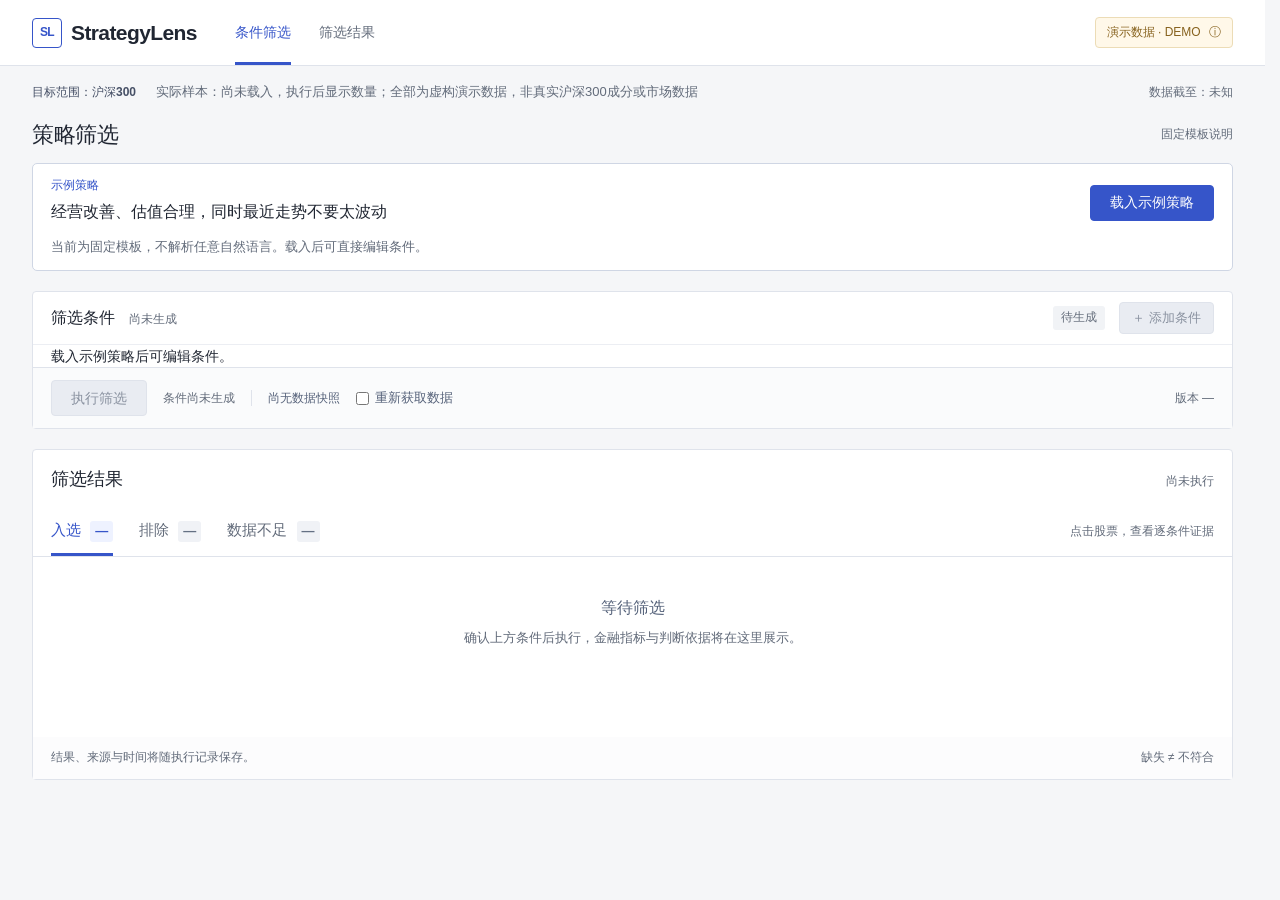
==== index.html @ db5226bc "Add Cloudflare Pages entrypoint" ====
<!doctype html>
<html lang="zh-CN">
<head>
  <meta charset="utf-8">
  <meta name="viewport" content="width=device-width, initial-scale=1">
  <meta name="description" content="StrategyLens｜自然语言智能选股与策略解释器。检查条件、比较股票、追溯每一次筛选。">
  <title>StrategyLens｜自然语言智能选股与策略解释器</title>
  <link rel="stylesheet" href="/static/styles.css">
  <script src="/static/demo-api.js"></script>
  <script src="/static/app.js" type="module"></script>
</head>
<body>
  <header class="topbar">
    <div class="shell topbar-inner">
      <a href="/" class="brand" aria-label="StrategyLens 首页"><span class="brand-mark" aria-hidden="true">SL</span><strong>StrategyLens</strong></a>
      <nav class="main-nav" aria-label="工作台导航"><a class="current" href="#strategy-title">条件筛选</a><a href="#results-title">筛选结果</a></nav>
      <button id="data-status" class="data-badge" aria-haspopup="dialog">读取数据状态…</button>
    </div>
  </header>
  <main class="shell workspace">
    <div class="data-context" aria-label="数据范围与时点"><span id="universe-label" class="target-universe">目标范围：沪深300</span><span id="scope-description">实际数据范围待确认</span><span id="as-of" class="as-of">数据截至：未知</span></div>
    <section class="command-section" aria-labelledby="workspace-title">
      <div class="workspace-heading"><h1 id="workspace-title">策略筛选</h1><button id="compiler-status" class="text-button" aria-haspopup="dialog" title="查看当前输入能力">固定模板说明</button></div>
      <form id="intent-form" class="intent-box">
        <label id="intent-label" for="intent">示例策略</label>
        <textarea id="intent" rows="2" maxlength="2000" required readonly aria-describedby="compiler-notice">经营改善、估值合理，同时最近走势不要太波动</textarea>
        <div class="intent-actions"><span id="compiler-notice">当前为固定模板，不解析任意自然语言。载入后可直接编辑条件。</span><button id="compile" type="submit" class="primary" disabled>载入示例策略</button></div>
      </form>
    </section>
    <section id="semantic-notice" class="inline-alert" aria-live="polite" hidden></section>
    <div id="patch-tools" hidden><form id="patch-form" class="action-bar"><label for="patch-intent">修改当前策略</label><input id="patch-intent" maxlength="2000" required placeholder="例如：PE改成20，其他不变"><button class="secondary" type="submit">解析修改</button></form><div id="patch-preview" class="inline-alert" hidden><div id="patch-summary"></div><button id="apply-patch" class="secondary">确认应用修改</button></div></div>
    <div id="message" class="inline-alert" role="alert" hidden></div>
    <section class="strategy-section" aria-labelledby="strategy-title">
      <div class="section-heading"><h2 id="strategy-title">筛选条件 <span id="condition-count" class="muted">尚未生成</span></h2><div class="section-tools"><span id="strategy-status" class="status">待生成</span><button id="add-condition" class="secondary small" disabled>＋ 添加条件</button></div></div>
      <div id="conditions" class="condition-list"><p class="empty-conditions">载入示例策略后，可编辑阈值、比较关系和启用状态。</p></div>
      <div id="conflicts" class="inline-alert" role="alert" hidden></div>
      <div class="action-bar"><button id="execute" class="primary" disabled>执行筛选</button><span id="save-state" class="save-state" role="status">条件尚未生成</span><span class="action-divider"></span><span id="snapshot-state" class="snapshot-state">尚无数据快照</span><label class="refresh-option"><input type="checkbox" id="refresh-data">重新获取数据</label><span id="strategy-meta" class="revision">版本 —</span></div>
    </section>
    <section class="results-section" aria-labelledby="results-title">
      <div class="results-heading"><h2 id="results-title">筛选结果 <small id="scope-caption">等待执行</small></h2><span id="result-version" class="muted">—</span></div>
      <div id="stale" class="notice" role="status" hidden></div>
      <div id="run-state" class="run-state" role="status" hidden></div>
      <div id="diff" class="change-summary" hidden></div>
      <div class="result-navigation"><div class="tabs" role="tablist" aria-label="股票筛选状态"><button id="tab-selected" class="tab active" role="tab" aria-selected="true" aria-controls="results-list" data-tab="selected">入选 <span id="count-selected">—</span></button><button id="tab-excluded" class="tab" role="tab" aria-selected="false" aria-controls="results-list" data-tab="excluded">排除 <span id="count-excluded">—</span></button><button id="tab-unknown" class="tab" role="tab" aria-selected="false" aria-controls="results-list" data-tab="unknown">数据不足 <span id="count-unknown">—</span></button></div><span class="table-hint">点击股票，查看逐条件证据</span></div>
      <div id="results-list" class="table-viewport" role="tabpanel" tabindex="0" aria-labelledby="tab-selected"><div class="empty-results"><h3>等待筛选</h3><p>确认上方条件后执行。结果将在这里逐项展示。</p></div></div>
      <footer class="result-footer"><span id="execution-meta">结果、数据来源与时间将随执行记录保存。</span><span>缺失 ≠ 不符合</span></footer>
    </section>
  </main>
  <dialog id="drawer" class="evidence-drawer" aria-labelledby="drawer-title"><div class="drawer-header"><div><span class="eyebrow">条件判断依据</span><h2 id="drawer-title"></h2><div id="drawer-subtitle" class="muted"></div></div><button id="close-drawer" class="icon-button" aria-label="关闭详情">×</button></div><div id="drawer-content"></div></dialog>
  <dialog id="condition-dialog" class="compact-dialog" aria-labelledby="add-title"><form id="add-form"><div class="dialog-heading"><h2 id="add-title">添加筛选条件</h2><button type="button" class="icon-button" data-close="condition-dialog" aria-label="关闭添加条件">×</button></div><label for="new-metric">指标</label><select id="new-metric"></select><div class="new-threshold"><div><label for="new-operator">关系</label><select id="new-operator"><option>&gt;</option><option>&gt;=</option><option selected>&lt;</option><option>&lt;=</option><option>==</option></select></div><div><label for="new-value">阈值 <span id="new-unit">倍</span></label><input id="new-value" type="number" step="any" required value="30"></div></div><p class="dialog-note">仅使用当前四项指标。相同指标可设置多个约束，冲突时会阻止执行。</p><button type="submit" class="primary">添加到当前策略</button></form></dialog>
  <dialog id="condition-details" class="compact-dialog" aria-labelledby="origin-title"><div class="dialog-heading"><h2 id="origin-title">条件说明</h2><button class="icon-button" data-close="condition-details" aria-label="关闭条件说明">×</button></div><div id="origin-content"></div></dialog>
  <dialog id="data-dialog" class="compact-dialog data-dialog" aria-labelledby="data-title"><div class="dialog-heading"><h2 id="data-title">数据来源与执行状态</h2><button class="icon-button" data-close="data-dialog" aria-label="关闭数据说明">×</button></div><div id="data-content"></div></dialog>
</body>
</html>
---- static/styles.css ----
:root {
  --brand:#3655c9; --brand-hover:#2945ae; --brand-soft:#eef2ff;
  --page:#f5f6f8; --surface:#fff; --surface-soft:#f7f8fa;
  --line:#dfe3eb; --divider:#eceef3;
  --text:#202632; --muted:#626b7a; --subtle:#7b8493;
  --pass:#3655c9; --fail:#545f70; --unknown:#91651a;
  font-family:"Segoe UI","PingFang SC","Microsoft YaHei",sans-serif;
  color:var(--text); background:var(--page); font-synthesis:none;
}
* {box-sizing:border-box}
html {scrollbar-gutter:stable}
body {margin:0;font-size:14px;line-height:1.6}
body:has(dialog[open]) {overflow:hidden}
button,input,select,textarea {font:inherit}
button {cursor:pointer;border:0}
button,input,select,textarea {border-radius:4px}
a {color:var(--brand);text-decoration:none}
[hidden] {display:none!important}
h1,h2,h3,p {margin:0}
input,select,textarea {color:var(--text);background:var(--surface);border:1px solid #cdd3df}
button:focus-visible,a:focus-visible,input:focus-visible,select:focus-visible,textarea:focus-visible,tr:focus-visible,summary:focus-visible {outline:2px solid #7389df;outline-offset:3px}
button:disabled {cursor:not-allowed;background:#e9ecf2!important;color:#8a92a0!important;border-color:#dfe3eb!important}
.shell {width:calc(100% - 64px);max-width:1440px;margin:0 auto}
.topbar {height:66px;background:var(--surface);border-bottom:1px solid var(--line)}
.topbar-inner {height:100%;display:flex;align-items:center;gap:38px}
.brand {display:flex;align-items:center;gap:9px;color:var(--text);white-space:nowrap;font-size:21px;letter-spacing:-.6px}
.brand strong {font-weight:650}
.brand-mark {display:grid;place-items:center;width:30px;height:30px;border:1.5px solid var(--brand);border-radius:4px;color:var(--brand);font-size:12px;font-weight:700;letter-spacing:-.7px}
.main-nav {display:flex;align-self:stretch;gap:28px}
.main-nav a {display:flex;align-items:center;color:var(--muted);border-bottom:3px solid transparent;padding:3px 0 0}
.main-nav a.current {color:var(--brand);border-bottom-color:var(--brand);font-weight:600}
.data-badge {margin-left:auto;background:#f0f3fa;color:#435b85;border:1px solid #d9e1ee;padding:5px 11px;font-size:12px;white-space:nowrap}
.data-badge.demo {background:#fff8e9;color:#87621e;border-color:#ecdcb6}
.data-badge::after {content:" ⓘ";margin-left:5px}
.workspace {padding:0 0 32px}
.data-context {display:flex;align-items:center;gap:12px 20px;flex-wrap:wrap;padding:15px 0;color:var(--muted);font-size:12px;line-height:1.7}
.target-universe {font-weight:600;color:#465066;white-space:nowrap}
#scope-description {font-size:13px}
.as-of {margin-left:auto;white-space:nowrap;font-variant-numeric:tabular-nums}
.command-section {margin-bottom:20px}
.workspace-heading {display:flex;align-items:center;justify-content:space-between;margin:0 0 12px;gap:12px}
h1 {font-size:22px;line-height:1.5;font-weight:600;letter-spacing:-.3px}
.text-button {padding:4px 0;color:var(--muted);font-size:12px;background:none;white-space:nowrap}
.text-button:hover {color:var(--brand)}
.intent-box {display:grid;grid-template-columns:minmax(0,1fr) auto;gap:4px 18px;background:var(--surface);border:1px solid #cfd6e4;border-radius:5px;padding:12px 18px}
.intent-box:focus-within {border-color:#8a9ce0}
.intent-box>label {grid-column:1;grid-row:1;display:block;color:var(--brand);font-size:12px;font-weight:600}
.intent-box textarea {grid-column:1;grid-row:2;display:block;border:0;border-radius:0;width:100%;resize:vertical;min-height:30px;height:30px;padding:0;font-size:16px;line-height:1.65;outline-offset:1px}
.intent-box textarea[readonly] {resize:none;cursor:default}
.intent-actions {display:contents}
#compile {grid-column:2;grid-row:1/3;align-self:center}
#compiler-notice {grid-column:1/-1;grid-row:3;font-size:13px;color:var(--muted);min-width:0;margin-top:4px}
.primary {height:36px;padding:0 19px;font-weight:600;font-size:14px;color:#fff;background:var(--brand);border:1px solid var(--brand);white-space:nowrap}
.primary:hover:not(:disabled) {background:var(--brand-hover);border-color:var(--brand-hover)}
.secondary {border:1px solid #cfd6e1;background:#fff;color:#465368;padding:5px 12px;height:32px;font-size:13px}
.secondary:hover:not(:disabled) {color:var(--brand);border-color:#95a4d9;background:#fafbff}
.muted {color:var(--muted);font-size:12px;font-weight:400}
.strategy-section {background:#fff;border:1px solid var(--line);margin-bottom:20px;border-radius:4px}
.section-heading {display:flex;align-items:center;justify-content:space-between;padding:10px 18px;border-bottom:1px solid var(--divider);gap:12px}
h2 {font-size:16px;font-weight:600}
#condition-count {margin-left:10px}
.section-tools {display:flex;align-items:center;gap:14px}
.status {font-size:12px;color:#646d7b;background:#f1f3f6;padding:2px 8px;border-radius:3px;white-space:nowrap}
.status.executed,.status.validated {color:var(--brand);background:var(--brand-soft)}
.status.stale {color:var(--unknown);background:#fff7e5}
.condition-list {display:grid;grid-template-columns:repeat(2,minmax(0,1fr));padding:0 18px;gap:28px}
.condition-group {min-width:0;padding:10px 0 8px}
.condition-group+ .condition-group {border-left:1px solid var(--divider);padding-left:24px}
.group-heading {display:flex;align-items:center;gap:8px;font-size:14px;font-weight:600;margin-bottom:6px;color:#465066}
.group-heading::before {content:"";height:12px;width:3px;background:#a5b2df;border-radius:1px}
.condition-row {display:grid;grid-template-columns:16px minmax(140px,1fr) 64px 94px 22px 28px 28px;align-items:center;gap:8px;min-height:48px;border-bottom:1px solid var(--divider)}
.condition-row:last-child {border-bottom:0}
.condition-row input[type=checkbox] {width:14px;height:14px;margin:0;accent-color:var(--brand)}
.metric-name {font-size:14px;white-space:nowrap}
.operator,.threshold {height:32px;width:100%;padding:3px 7px;font-size:14px;font-variant-numeric:tabular-nums}
.threshold {text-align:right}
.unit {font-size:13px;color:var(--muted)}
.condition-row.disabled .metric-name {color:var(--subtle);text-decoration:line-through;text-decoration-color:#b9c0cc}
.condition-row.disabled .operator,.condition-row.disabled .threshold,.condition-row.disabled .unit {color:var(--subtle);background:#f8f9fb}
.origin-button {border:0;background:transparent;color:#778399;font-size:14px;padding:4px;line-height:1.2}
.origin-button:hover {color:var(--brand);background:var(--brand-soft)}
.origin-button.ai {color:#6554a3}
.icon-button {color:#737e8f;background:transparent;font-size:22px;line-height:1;padding:3px 6px}
.icon-button:hover {color:var(--brand);background:var(--brand-soft)}
.empty-conditions {color:var(--muted);font-size:14px;padding:20px 0;grid-column:1/-1}
.action-bar {border-top:1px solid var(--line);background:#fafbfc;padding:12px 18px;display:flex;align-items:center;flex-wrap:wrap;gap:12px 16px}
.save-state {font-size:12px;color:var(--muted);min-width:72px}
.save-state.dirty {color:var(--unknown)}
.action-divider {height:16px;width:1px;background:var(--line)}
.snapshot-state {font-size:12px;color:#56627a;font-variant-numeric:tabular-nums}
.refresh-option {display:flex;align-items:center;gap:6px;white-space:nowrap;font-size:13px;color:#56627a}
.refresh-option input {margin:0;accent-color:var(--brand)}
.revision {margin-left:auto;font-size:12px;color:var(--muted);font-variant-numeric:tabular-nums;white-space:nowrap}
.inline-alert {padding:10px 14px;border:1px solid #e4d3b2;background:#fff9ee;color:#84601e;border-radius:3px;margin-bottom:14px;font-size:13px;overflow-wrap:anywhere}
#conflicts {margin:0 18px 12px}
.results-section {background:#fff;border:1px solid var(--line);border-radius:4px}
.results-heading {display:flex;align-items:baseline;justify-content:space-between;padding:15px 18px 12px;gap:12px}
.results-heading h2 {font-size:18px}
.results-heading small {margin-left:12px;color:var(--muted);font-weight:400;font-size:12px}
.notice {padding:10px 18px;background:#fff9ec;color:#86601e;border-top:1px solid #eee0c5;border-bottom:1px solid #eee0c5;font-size:13px}
.run-state {padding:0 18px 10px;font-size:13px;color:#526583}
.run-state.failed,.run-state.partial_failure {color:var(--unknown)}
.change-summary {display:flex;align-items:center;flex-wrap:wrap;gap:5px 18px;padding:11px 18px;background:#fafbff;border-top:1px solid var(--divider);border-bottom:1px solid var(--divider);font-size:13px}
.change-title {color:#425476;overflow-wrap:anywhere}
.delta-count {font-weight:600;font-variant-numeric:tabular-nums;color:#30436d}
.attribution {flex-basis:100%;color:var(--muted);font-size:12px}
.attribution.warning {color:var(--unknown)}
.change-summary details {font-size:12px;color:#53627a}
.change-summary details p {padding:6px 0;line-height:1.8}
.result-navigation {display:flex;align-items:center;justify-content:space-between;padding:0 18px;border-bottom:1px solid var(--line);gap:14px}
.tabs {display:flex;gap:26px}
.tab {padding:12px 0 11px;background:none;color:var(--muted);font-size:15px;border-radius:0;border-bottom:3px solid transparent;white-space:nowrap}
.tab.active {color:var(--brand);border-bottom-color:var(--brand);font-weight:600}
.tab span {display:inline-block;margin-left:5px;min-width:21px;font-size:13px;font-weight:600;background:#f0f2f6;color:#647083;border-radius:3px;padding:0 5px;font-variant-numeric:tabular-nums}
.tab.active span {background:var(--brand-soft);color:var(--brand)}
.table-hint {font-size:12px;color:var(--muted)}
.table-viewport {width:100%;overflow-x:auto;min-height:180px}
table {border-collapse:collapse;width:100%;min-width:1240px;table-layout:fixed;font-size:14px}
th {height:44px;padding:9px 12px;background:var(--surface-soft);font-size:12px;font-weight:500;color:#586275;text-align:left;border-bottom:1px solid var(--line);white-space:nowrap}
td {min-height:48px;height:48px;padding:11px 12px;border-bottom:1px solid var(--divider);vertical-align:middle;line-height:1.65}
th:first-child {width:143px} th:nth-child(2) {width:100px} th:nth-child(3),th:nth-child(4) {width:124px} th:nth-child(5) {width:105px} th:nth-child(6) {width:157px} th:nth-child(7) {width:92px} th:nth-child(8) {width:94px}
.numeric,.check-ratio {text-align:right;font-variant-numeric:tabular-nums;font-feature-settings:"tnum";font-family:Consolas,"SFMono-Regular","Microsoft YaHei",monospace}
th.numeric {font-family:inherit}
td.numeric {color:#2d3543;letter-spacing:.1px}
td.numeric.fail {font-weight:600} td.numeric.unknown {color:var(--unknown)}
.stock-open {background:none;color:#263b66;font-weight:600;padding:0;text-align:left;font-size:14px}
.stock-open:hover {text-decoration:underline}
.stock-code {font-family:Consolas,monospace;font-size:13px;color:#707c8e;letter-spacing:.15px}
.check-ratio {color:#5d697d;font-size:13px}
.reason-cell {font-size:13px;color:#59667a;overflow-wrap:anywhere}
.result-status {font-size:12px;padding:3px 7px;border-radius:3px;white-space:nowrap}
.result-status.selected {color:var(--pass);background:var(--brand-soft)}
.result-status.excluded {color:var(--fail);background:#f0f2f5}
.result-status.unknown {color:var(--unknown);background:#fff6e2}
tbody tr {cursor:pointer}
tbody tr:hover {background:#f5f7ff}
tbody tr.is-selected {background:var(--brand-soft)}
.empty-results {padding:38px 24px;color:var(--muted);text-align:center}
.empty-results h3 {font-size:16px;font-weight:500;color:#55627a;margin-bottom:7px}
.empty-results p {font-size:13px}
.result-footer {padding:10px 18px;display:flex;align-items:center;justify-content:space-between;gap:12px;color:var(--muted);font-size:12px;background:#fcfcfd;line-height:1.8}
.result-footer>span:last-child {white-space:nowrap}
dialog {border:1px solid var(--line);border-radius:6px;color:var(--text);padding:0;background:#fff}
dialog::backdrop {background:rgba(28,36,54,.28)}
.compact-dialog {width:min(580px,calc(100% - 32px));max-height:85vh;overflow-y:auto;padding:22px}
.dialog-heading {display:flex;align-items:center;justify-content:space-between;gap:12px;margin-bottom:18px}
.dialog-heading h2 {font-size:18px}
.compact-dialog label {display:block;font-size:13px;color:#53627a;margin-bottom:6px}
.compact-dialog select,.compact-dialog input {width:100%;height:36px;padding:4px 9px}
.new-threshold {display:grid;grid-template-columns:1fr 1fr;gap:16px;margin-top:14px}
.dialog-note {font-size:13px;line-height:1.8;color:var(--muted);margin:14px 0}
.compact-dialog p {margin:10px 0;font-size:14px}
.source-label {font-size:12px;background:var(--brand-soft);color:var(--brand);padding:3px 7px;border-radius:3px}
.evidence-drawer {position:fixed;top:0;right:0;bottom:0;left:auto;margin:0;width:min(580px,100vw);max-width:100vw;height:100dvh;max-height:100dvh;border:0;border-left:1px solid var(--line);border-radius:0;overflow-y:auto;padding:0 22px 24px}
.drawer-header {position:sticky;top:0;z-index:1;background:#fff;display:flex;align-items:flex-start;justify-content:space-between;padding:21px 0 17px;border-bottom:1px solid var(--line);gap:14px}
.eyebrow {font-size:12px;color:var(--muted)}
.drawer-header h2 {font-size:22px;margin:2px 0 4px}
.drawer-summary {font-size:14px;color:#425573;background:#f4f6fb;margin:16px 0 0;padding:10px 12px;border-left:2px solid #8da2d4}
.drawer-summary.warning {background:#fff8e9;color:var(--unknown)}
.evidence-item {padding:20px 0;border-bottom:1px solid var(--line)}
.evidence-title {display:flex;align-items:center;justify-content:space-between;gap:12px}
.evidence-title h3 {font-size:15px;font-weight:600}
.check-status {font-size:12px;padding:2px 6px;border-radius:3px;white-space:nowrap}
.check-status.pass {color:var(--pass);background:var(--brand-soft)}
.check-status.fail {color:var(--fail);background:#f0f2f5}
.check-status.unknown {color:var(--unknown);background:#fff6e2}
.evidence-values {display:grid;grid-template-columns:1fr 1fr;gap:16px;margin:13px 0}
.evidence-values small {display:block;font-size:12px;color:var(--muted);margin-bottom:3px}
.evidence-values strong {font-family:Consolas,"Microsoft YaHei",monospace;font-size:20px;font-weight:500;font-variant-numeric:tabular-nums;overflow-wrap:anywhere}
.evidence-reason {font-size:14px;line-height:1.8;color:#4a576d}
.evidence-date {font-size:12px;color:var(--muted);margin-top:8px;line-height:1.8}
.evidence-item details {font-size:12px;color:#57667d;margin-top:12px}
summary {cursor:pointer;list-style-position:inside}
dl {display:grid;grid-template-columns:130px minmax(0,1fr);gap:8px 12px;margin:14px 0;font-size:12px;line-height:1.7}
dt {color:var(--muted)} dd {margin:0;overflow-wrap:anywhere}
pre {white-space:pre-wrap;overflow-wrap:anywhere;background:#f5f6f9;padding:12px;font-size:12px;color:#4c5a71;line-height:1.7}
.drawer-footnote {font-size:12px;line-height:1.8;color:var(--muted);padding:16px 0}
.sr-only {position:absolute;width:1px;height:1px;overflow:hidden;clip:rect(0,0,0,0)}
@media (max-width:1100px) {
  .shell {width:calc(100% - 40px)}
  .condition-list {gap:18px}
  .condition-group+.condition-group {padding-left:18px}
  .condition-row {grid-template-columns:16px minmax(110px,1fr) 58px 76px 18px 24px 24px;gap:6px}
  .metric-name {font-size:13px}
  .as-of {margin-left:0}
}
@media (max-width:850px) {
  .condition-list {grid-template-columns:1fr;gap:0}
  .condition-group+.condition-group {border-left:0;border-top:1px solid var(--line);padding-left:0}
  .condition-row {grid-template-columns:16px minmax(140px,1fr) 64px 94px 22px 28px 28px;gap:8px}
  .metric-name {font-size:14px}
  .topbar-inner {gap:22px}
  .main-nav {gap:16px}
  .data-context {gap:6px 16px}
}
@media (max-width:600px) {
  .shell {width:calc(100% - 24px)}
  .topbar {height:auto;min-height:62px}
  .topbar-inner {flex-wrap:wrap;gap:0 14px;padding:12px 0 0}
  .brand {font-size:19px}
  .brand-mark {width:26px;height:26px;font-size:11px}
  .data-badge {font-size:11px;padding:4px 7px}
  .main-nav {order:3;flex-basis:100%;height:44px;gap:24px}
  .main-nav a {font-size:13px;padding-top:7px}
  .data-context {padding:12px 0;align-items:flex-start;font-size:12px;gap:4px 12px}
  #scope-description {flex-basis:100%;font-size:12px;order:3}
  .as-of {margin-left:auto}
  h1 {font-size:19px}
  .workspace-heading {align-items:flex-start;margin-bottom:9px}
  .text-button {font-size:11px}
  .intent-box {padding:12px;grid-template-columns:minmax(0,1fr)}
  .intent-box textarea {height:66px;min-height:66px;font-size:15px}
  #compiler-notice {font-size:12px}
  #compile {grid-column:1;grid-row:4;justify-self:end;margin-top:6px}
  .section-heading {padding:12px;align-items:flex-start;gap:8px}
  .section-heading h2 {font-size:15px}
  #condition-count {display:block;margin-left:0;margin-top:2px}
  .section-tools {gap:8px}
  .secondary {font-size:12px;padding:4px 8px}
  .status {font-size:11px}
  .condition-list {padding:0 12px}
  .condition-row {grid-template-columns:20px 76px minmax(70px,1fr) 26px 28px 28px;column-gap:8px;row-gap:6px;padding:11px 0}
  .condition-row input[type=checkbox] {grid-column:1;grid-row:1}
  .metric-name {grid-column:2/5;grid-row:1}
  .origin-button {grid-column:5;grid-row:1}
  .condition-row>[data-delete] {grid-column:6;grid-row:1}
  .operator {grid-column:2;grid-row:2}
  .threshold {grid-column:3;grid-row:2}
  .unit {grid-column:4;grid-row:2}
  .action-bar {padding:12px;gap:10px 12px}
  .action-divider {display:none}
  .snapshot-state {order:5;flex-basis:100%}
  .refresh-option {order:6}
  .revision {order:7}
  .results-heading {padding:13px 12px;align-items:flex-start}
  .results-heading h2 {font-size:17px}
  .results-heading small {display:block;margin:3px 0 0}
  .result-navigation {padding:0 12px;display:block}
  .tabs {justify-content:space-between;gap:18px}
  .tab {font-size:14px;padding-top:10px}
  .table-hint {display:block;font-size:12px;padding-bottom:8px}
  .table-hint::before {content:"横向滑动查看其余指标。"}
  .change-summary {padding:10px 12px;font-size:12px;gap:5px 12px}
  .result-footer {padding:10px 12px;flex-wrap:wrap;font-size:11px;gap:4px}
  .evidence-drawer {padding:0 16px 16px}
  .drawer-header h2 {font-size:20px}
  .evidence-values strong {font-size:18px}
  dl {grid-template-columns:112px minmax(0,1fr);gap:7px 8px}
}

#semantic-notice {white-space:pre-line} #patch-tools {margin-bottom:14px} #patch-intent {flex:1;min-width:150px;height:34px;padding:4px 8px} .origin-button.ai {font-size:10px;padding:0;white-space:normal}
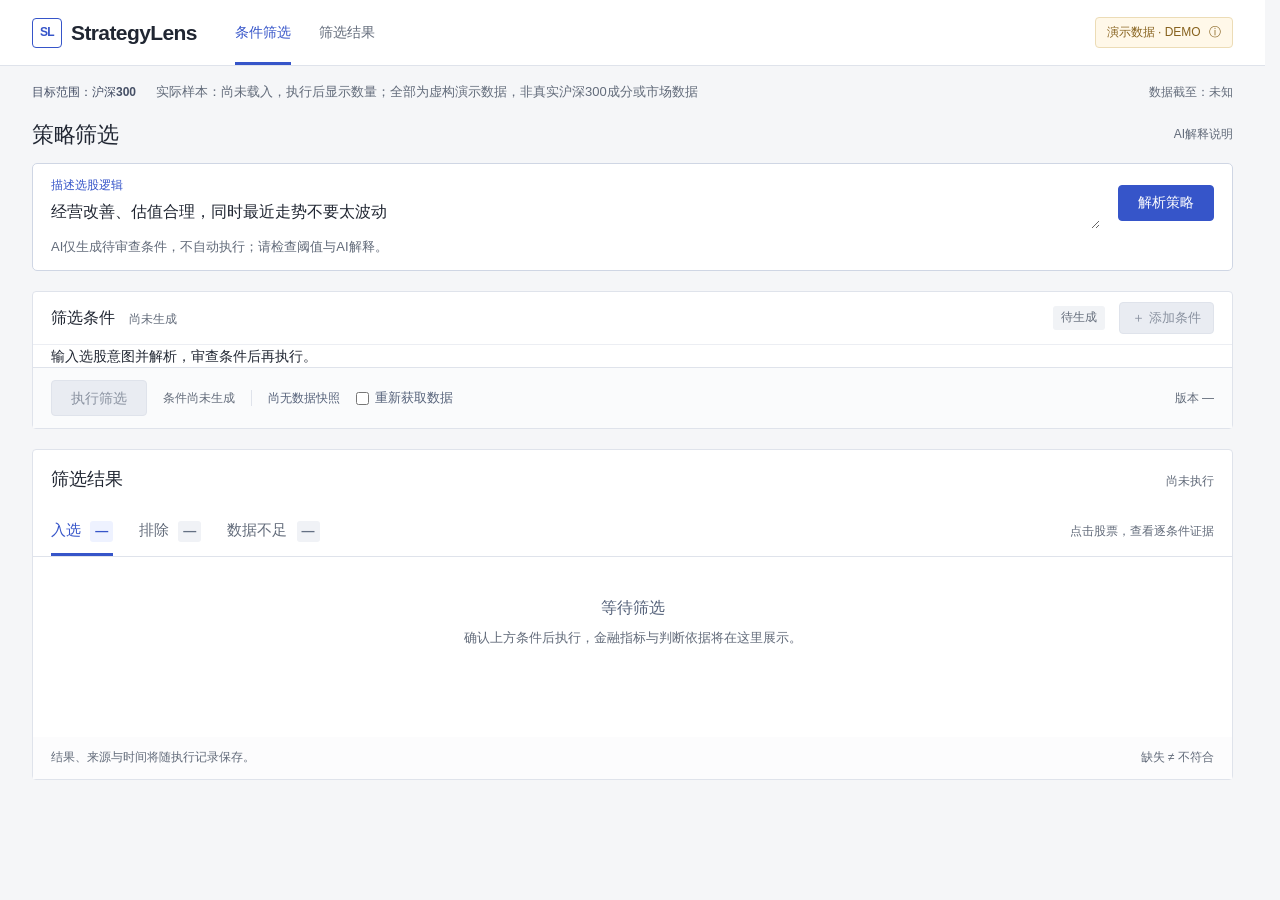
==== commit 6aebe81a: "Enable AI semantic compiler in public Pages demo" ====
--- a/index.html
+++ b/index.html
@@ -7,6 +7,7 @@
   <title>StrategyLens｜自然语言智能选股与策略解释器</title>
   <link rel="stylesheet" href="/static/styles.css">
   <script src="/static/demo-api.js"></script>
+  <script src="/static/ai-overlay.js"></script>
   <script src="/static/app.js" type="module"></script>
 </head>
 <body>
